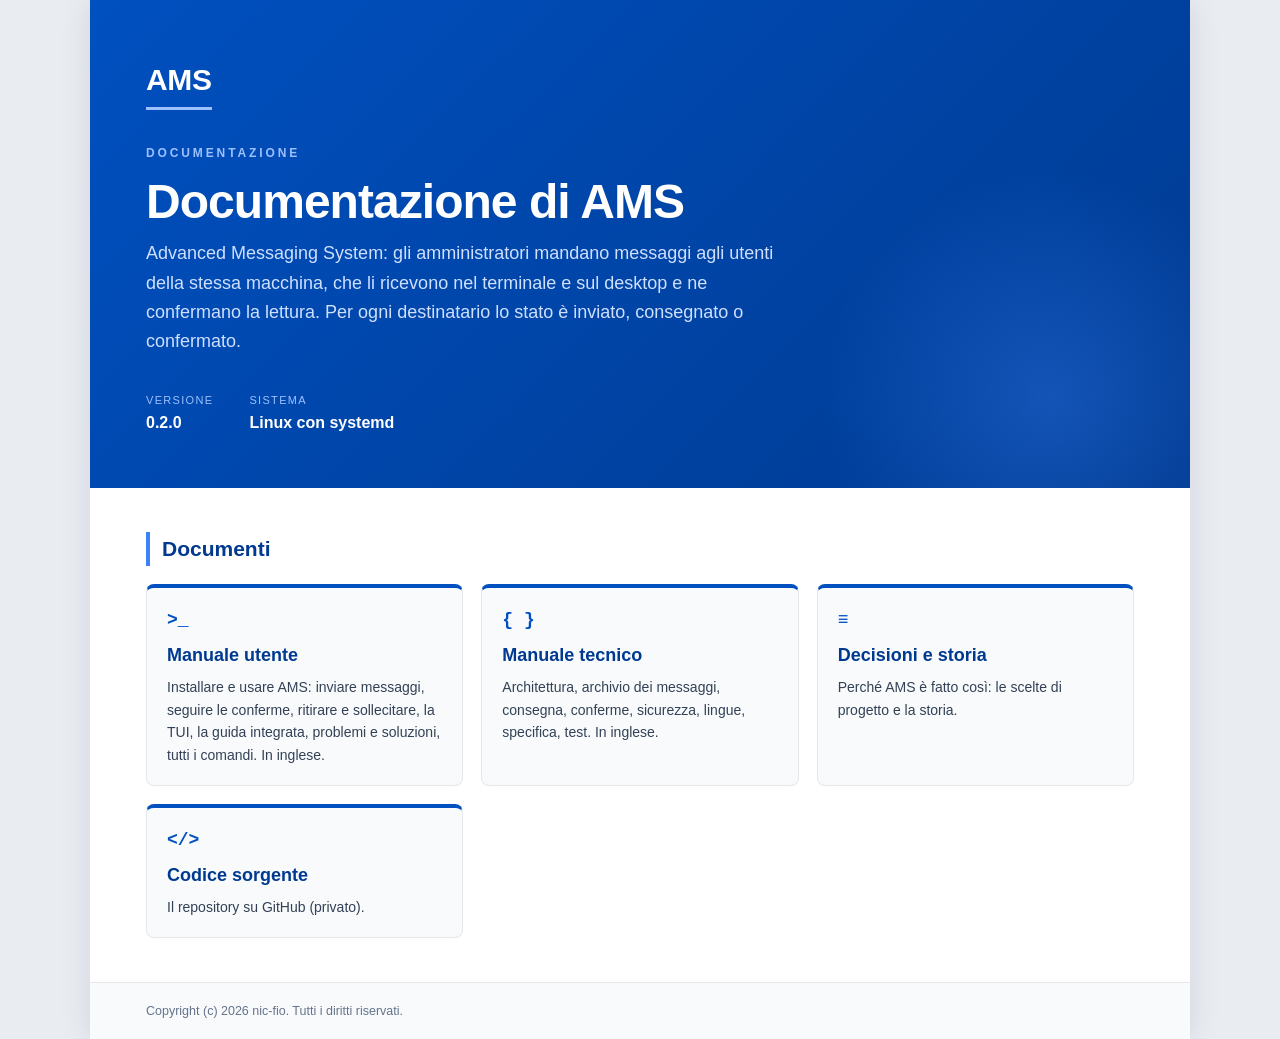
==== docs/index.html @ 7e3b91e5 "Struttura standard comune ai 7 progetti: nomi inglesi, NOTICE, CI, strumenti Decisione del proprieta" ====
<!doctype html>
<html lang="it">
<head>
<meta charset="utf-8">
<meta name="viewport" content="width=device-width, initial-scale=1">
<title>AMS — Documentazione</title>
<meta name="description" content="Documentazione di AMS - Advanced Messaging System, messaggi dagli amministratori agli utenti con conferma di lettura: manuale utente, manuale tecnico, decisioni e storia.">
<style>
*{box-sizing:border-box}
body{margin:0;background:#e9edf2;color:#111827;font-family:Outfit,-apple-system,Segoe UI,Roboto,Arial,sans-serif;font-size:15px;line-height:1.62}
.doc{max-width:1100px;margin:0 auto;background:#fff;box-shadow:0 1px 30px rgba(15,23,42,.10);min-height:100vh;display:flex;flex-direction:column}
a{color:#0050C0;text-decoration:none}
.cover{position:relative;padding:56px 56px 52px;background:linear-gradient(135deg,#0050C0 0%,#003a90 100%);color:#fff;overflow:hidden}
.cover-name{position:relative;z-index:2;display:inline-block;font-size:30px;font-weight:800;letter-spacing:-.01em;border-bottom:3px solid #9dc0ff;padding-bottom:2px;margin-bottom:34px}
.cover-kicker{position:relative;z-index:2;text-transform:uppercase;letter-spacing:.24em;font-size:12px;font-weight:700;color:#9dc0ff;margin-bottom:14px}
.cover-title{position:relative;z-index:2;font-size:48px;line-height:1.05;margin:0 0 12px;font-weight:800;letter-spacing:-.02em}
.cover-sub{position:relative;z-index:2;font-size:18px;color:#cfe0ff;max-width:36em;margin-bottom:36px}
.cover-meta{position:relative;z-index:2;display:flex;flex-wrap:wrap;gap:36px}
.cover-meta div{display:flex;flex-direction:column}
.cover-meta span{font-size:11px;text-transform:uppercase;letter-spacing:.12em;color:#9dc0ff}
.cover-meta b{font-size:16px;color:#fff}
.cover-swoosh{position:absolute;right:-90px;bottom:-140px;width:460px;height:460px;border-radius:50%;background:radial-gradient(circle,#3b82f655,transparent 70%);z-index:1}
.main{flex:1;padding:44px 56px}
.h-sec{font-size:21px;font-weight:700;color:#003a90;margin:0 0 18px;padding-left:12px;border-left:4px solid #3b82f6}
.cards{display:grid;grid-template-columns:repeat(auto-fit,minmax(15rem,1fr));gap:18px}
.card{display:block;border:1px solid #e5e7eb;border-top:4px solid #0050C0;border-radius:8px;padding:18px 20px;color:#334155;background:#f8fafc;transition:border-color .15s,box-shadow .15s}
.card:hover{border-color:#3b82f6;box-shadow:0 4px 18px rgba(0,80,192,.12)}
.card .icon{font-family:ui-monospace,SFMono-Regular,Menlo,Consolas,monospace;font-weight:700;color:#0050C0;font-size:18px;margin-bottom:6px}
.card h3{margin:0 0 6px;color:#003a90;font-size:18px}
.card p{margin:0;font-size:14px}
.doc-foot{padding:18px 56px;border-top:1px solid #e5e7eb;color:#64748b;font-size:12.5px;background:#f8fafc}
@media (max-width:640px){
  .cover{padding:36px 16px}.cover-title{font-size:34px}.main{padding:28px 16px}.doc-foot{padding:16px}
}
</style>
</head>
<body>
<div class="doc">
  <section class="cover">
    <div class="cover-name">AMS</div>
    <div class="cover-kicker">Documentazione</div>
    <h1 class="cover-title">Documentazione di AMS</h1>
    <div class="cover-sub">Advanced Messaging System: gli amministratori mandano messaggi agli utenti della stessa
    macchina, che li ricevono nel terminale e sul desktop e ne confermano la lettura. Per ogni destinatario lo stato
    è inviato, consegnato o confermato.</div>
    <div class="cover-meta">
      <div><span>Versione</span><b>0.2.0</b></div>
      <div><span>Sistema</span><b>Linux con systemd</b></div>
    </div>
    <div class="cover-swoosh"></div>
  </section>

  <main class="main">
    <h2 class="h-sec">Documenti</h2>
    <div class="cards">
      <a class="card" href="User%20Manual.html"><div class="icon">&gt;_</div><h3>Manuale utente</h3>
        <p>Installare e usare AMS: inviare messaggi, seguire le conferme, ritirare e sollecitare, la TUI, la guida
        integrata, problemi e soluzioni, tutti i comandi. In inglese.</p></a>
      <a class="card" href="Technical%20Manual.html"><div class="icon">{ }</div><h3>Manuale tecnico</h3>
        <p>Architettura, archivio dei messaggi, consegna, conferme, sicurezza, lingue, specifica, test. In inglese.</p></a>
      <a class="card" href="decisions-and-history.md"><div class="icon">&#8801;</div><h3>Decisioni e storia</h3>
        <p>Perché AMS è fatto così: le scelte di progetto e la storia.</p></a>
      <a class="card" href="https://github.com/nic-fio/AMS"><div class="icon">&lt;/&gt;</div><h3>Codice sorgente</h3>
        <p>Il repository su GitHub (privato).</p></a>
    </div>
  </main>

  <footer class="doc-foot">Copyright (c) 2026 nic-fio. Tutti i diritti riservati.</footer>
</div>
</body>
</html>
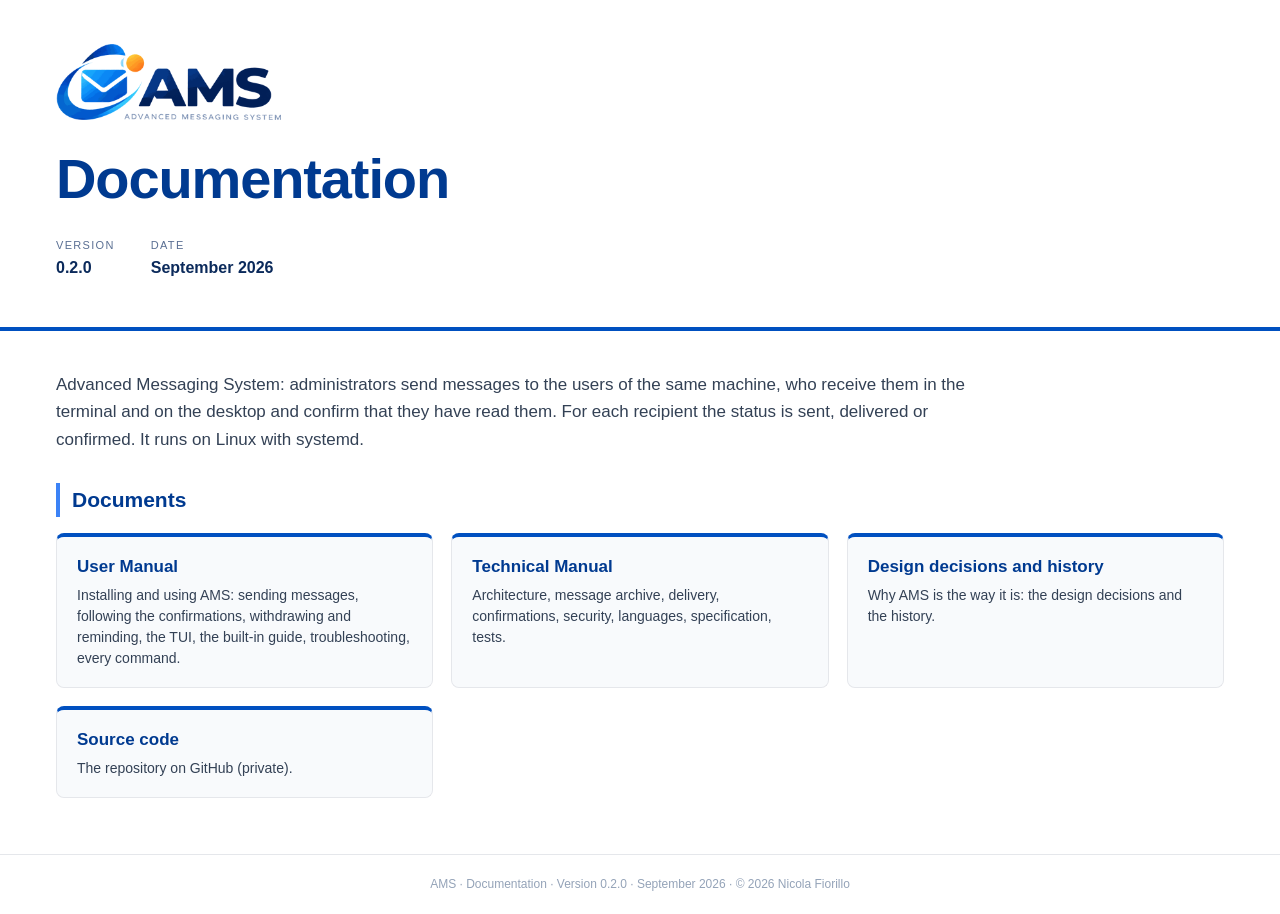
==== commit 9588fef7: "Pagina iniziale della documentazione nello stile comune La pagina iniziale della documentazione segu" ====
--- a/docs/index.html
+++ b/docs/index.html
@@ -1,71 +1,194 @@
 <!doctype html>
-<html lang="it">
+<html lang="en">
 <head>
 <meta charset="utf-8">
 <meta name="viewport" content="width=device-width, initial-scale=1">
-<title>AMS — Documentazione</title>
-<meta name="description" content="Documentazione di AMS - Advanced Messaging System, messaggi dagli amministratori agli utenti con conferma di lettura: manuale utente, manuale tecnico, decisioni e storia.">
-<style>
-*{box-sizing:border-box}
+<title>Documentation — AMS</title>
+<meta name="description" content="Documentation of AMS - Advanced Messaging System, messages from administrators to users with read confirmation: user manual, technical manual, design decisions and history.">
+<style>/* Stile comune dei manuali dei 7 progetti (nic-fio). Uguale byte per byte in tutti i manuali: non modificare in un solo progetto. */
+/* Base: style.css di AMS */
+*{box-sizing:border-box} html{-webkit-print-color-adjust:exact;print-color-adjust:exact}
 body{margin:0;background:#e9edf2;color:#111827;font-family:Outfit,-apple-system,Segoe UI,Roboto,Arial,sans-serif;font-size:15px;line-height:1.62}
-.doc{max-width:1100px;margin:0 auto;background:#fff;box-shadow:0 1px 30px rgba(15,23,42,.10);min-height:100vh;display:flex;flex-direction:column}
+.doc{max-width:1320px;margin:0 auto;background:#fff;box-shadow:0 1px 30px rgba(15,23,42,.10)}
 a{color:#0050C0;text-decoration:none}
-.cover{position:relative;padding:56px 56px 52px;background:linear-gradient(135deg,#0050C0 0%,#003a90 100%);color:#fff;overflow:hidden}
-.cover-name{position:relative;z-index:2;display:inline-block;font-size:30px;font-weight:800;letter-spacing:-.01em;border-bottom:3px solid #9dc0ff;padding-bottom:2px;margin-bottom:34px}
-.cover-kicker{position:relative;z-index:2;text-transform:uppercase;letter-spacing:.24em;font-size:12px;font-weight:700;color:#9dc0ff;margin-bottom:14px}
-.cover-title{position:relative;z-index:2;font-size:48px;line-height:1.05;margin:0 0 12px;font-weight:800;letter-spacing:-.02em}
-.cover-sub{position:relative;z-index:2;font-size:18px;color:#cfe0ff;max-width:36em;margin-bottom:36px}
-.cover-meta{position:relative;z-index:2;display:flex;flex-wrap:wrap;gap:36px}
-.cover-meta div{display:flex;flex-direction:column}
-.cover-meta span{font-size:11px;text-transform:uppercase;letter-spacing:.12em;color:#9dc0ff}
+code{font-family:ui-monospace,SFMono-Regular,Menlo,Consolas,monospace;font-size:.88em;background:#eef2f7;padding:.08em .38em;border-radius:4px;color:#003a90}
+/* Cover */
+.cover{position:relative;padding:64px 56px;min-height:56vh;background:linear-gradient(135deg,#0050C0 0%,#003a90 100%);color:#fff;overflow:hidden}
+.cover-logo{margin-bottom:38px;position:relative;z-index:2}
+.cover-kicker{text-transform:uppercase;letter-spacing:.24em;font-size:12px;font-weight:700;color:#9dc0ff;margin-bottom:14px;position:relative;z-index:2}
+.cover-title{font-size:56px;line-height:1.02;margin:0 0 12px;font-weight:800;letter-spacing:-.02em;position:relative;z-index:2}
+.cover-sub{font-size:19px;color:#cfe0ff;max-width:32em;margin-bottom:44px;position:relative;z-index:2}
+.cover-meta{display:flex;gap:36px;position:relative;z-index:2}
+.cover-meta div{display:flex;flex-direction:column} .cover-meta span{font-size:11px;text-transform:uppercase;letter-spacing:.12em;color:#9dc0ff}
 .cover-meta b{font-size:16px;color:#fff}
 .cover-swoosh{position:absolute;right:-90px;bottom:-140px;width:460px;height:460px;border-radius:50%;background:radial-gradient(circle,#3b82f655,transparent 70%);z-index:1}
-.main{flex:1;padding:44px 56px}
-.h-sec{font-size:21px;font-weight:700;color:#003a90;margin:0 0 18px;padding-left:12px;border-left:4px solid #3b82f6}
-.cards{display:grid;grid-template-columns:repeat(auto-fit,minmax(15rem,1fr));gap:18px}
-.card{display:block;border:1px solid #e5e7eb;border-top:4px solid #0050C0;border-radius:8px;padding:18px 20px;color:#334155;background:#f8fafc;transition:border-color .15s,box-shadow .15s}
-.card:hover{border-color:#3b82f6;box-shadow:0 4px 18px rgba(0,80,192,.12)}
-.card .icon{font-family:ui-monospace,SFMono-Regular,Menlo,Consolas,monospace;font-weight:700;color:#0050C0;font-size:18px;margin-bottom:6px}
-.card h3{margin:0 0 6px;color:#003a90;font-size:18px}
-.card p{margin:0;font-size:14px}
-.doc-foot{padding:18px 56px;border-top:1px solid #e5e7eb;color:#64748b;font-size:12.5px;background:#f8fafc}
-@media (max-width:640px){
-  .cover{padding:36px 16px}.cover-title{font-size:34px}.main{padding:28px 16px}.doc-foot{padding:16px}
+/* Layout */
+.with-side{display:flex;align-items:flex-start}
+.side{width:290px;flex:0 0 290px;background:#f8fafc;border-right:1px solid #e5e7eb;align-self:stretch}
+.side-inner{position:sticky;top:0;padding:32px 24px;max-height:100vh;overflow:auto}
+.main{flex:1;padding:48px 64px;min-width:0}
+/* TOC */
+.toc-head{font-size:14px;text-transform:uppercase;letter-spacing:.14em;color:#003a90;margin:0 0 14px;font-weight:800}
+.toc-list{list-style:none;margin:0;padding:0}
+.toc-list a{display:flex;gap:9px;align-items:baseline;padding:4px 0;color:#334155}
+.toc-list a:hover{color:#0050C0}
+.toc-ch{font-weight:700;margin-top:6px} .toc-ch a{color:#0f172a}
+.toc-se a{font-size:13px;color:#64748b;padding-left:8px}
+.toc-n{flex:0 0 30px;color:#0050C0;font-weight:700;font-variant-numeric:tabular-nums}
+.toc-se .toc-n{flex-basis:36px;font-weight:600}
+/* Chapters */
+.chapter{margin-bottom:20px}
+.ch-head{border-bottom:3px solid #0050C0;padding-bottom:10px;margin:8px 0 22px}
+.ch-kick{text-transform:uppercase;letter-spacing:.16em;font-size:11.5px;font-weight:700;color:#0050C0}
+.h-ch{font-size:34px;font-weight:800;letter-spacing:-.02em;color:#003a90;margin:4px 0 0}
+.h-sec{font-size:21px;font-weight:700;color:#003a90;margin:30px 0 10px;padding-left:12px;border-left:4px solid #3b82f6}
+.main h4{font-size:16px;color:#0f172a;margin:20px 0 6px}
+.lead{font-size:17px;color:#334155}
+.main p{margin:10px 0} .ul,.ol{margin:10px 0;padding-left:22px} .ul li,.ol li{margin:4px 0}
+/* Figure/table */
+.fig{margin:20px 0;padding:18px;background:#f8fafc;border:1px solid #e5e7eb;border-radius:12px;text-align:center}
+.fig svg{max-width:100%;height:auto}
+.cap{font-size:12.5px;color:#64748b;margin-top:10px;text-align:center}
+.tbl-wrap{margin:18px 0} .tbl{width:100%;border-collapse:collapse;font-size:13.5px}
+.tbl th{text-align:left;padding:10px 12px;background:#f1f5f9;color:#0f172a;font-weight:700;border-bottom:2px solid #0050C0}
+.tbl td{padding:9px 12px;border-bottom:1px solid #e5e7eb;vertical-align:top}
+.tbl tr:nth-child(even) td{background:#f8fafc}
+/* callout */
+.callout{display:flex;gap:14px;align-items:flex-start;margin:18px 0;padding:14px 18px;border-radius:8px;font-size:14.5px}
+.callout-i{flex:0 0 26px;height:26px;border-radius:50%;color:#fff;font-weight:800;text-align:center;line-height:26px;font-style:italic}
+.c-info{background:#eff6ff;border-left:4px solid #0050C0} .c-info .callout-i{background:#0050C0}
+.c-warn{background:#fffbeb;border-left:4px solid #d97706} .c-warn .callout-i{background:#d97706;font-style:normal}
+.c-ok{background:#f0fdf4;border-left:4px solid #16a34a} .c-ok .callout-i{background:#16a34a;font-style:normal}
+/* code */
+.code{background:#0f172a;color:#e2e8f0;padding:16px 18px;border-radius:10px;font-family:ui-monospace,Menlo,Consolas,monospace;font-size:12.8px;line-height:1.55;overflow-x:auto;margin:14px 0}
+.code code{background:none;padding:0;border-radius:0;color:inherit;font-size:inherit}
+.code .k{color:#c084fc;font-weight:600} .code .cm{color:#64748b;font-style:italic} .code .st{color:#86efac}
+/* deflist */
+.deflist{margin:12px 0} .deflist dt{font-weight:700;color:#003a90;font-family:ui-monospace,Menlo,monospace;font-size:13.5px;margin-top:10px}
+.deflist dd{margin:2px 0 0;color:#334155;font-size:14px}
+.doc-foot{padding:20px 52px;border-top:1px solid #e5e7eb;color:#94a3b8;font-size:12px;text-align:center}
+/* print */
+@page{size:A4;margin:16mm 15mm 18mm;@bottom-center{content:counter(page)}}
+@media print{
+ body{background:#fff} .doc{box-shadow:none;max-width:none}
+ .with-side{display:block} .side{display:none} .main{padding:0}
+ .cover{min-height:auto;page-break-after:always}
+ .chapter{page-break-before:always} .sec,.fig,.tbl-wrap,.callout,.code{page-break-inside:avoid}
+ a{color:inherit}
 }
+
+/* Aggiunte comuni */
+/* Manuale utente: etichette dell'interfaccia e procedure */
+.ui{font-weight:600;color:#003a90;background:#eff6ff;border:1px solid #bfdbfe;border-radius:5px;padding:.02em .4em;font-size:.93em;white-space:nowrap}
+.steps{counter-reset:st;list-style:none;margin:14px 0;padding:0}
+.steps>li{counter-increment:st;position:relative;padding:8px 0 8px 44px;margin:0;border-left:2px solid #dbeafe;margin-left:15px}
+.steps>li:before{content:counter(st);position:absolute;left:-16px;top:6px;width:30px;height:30px;border-radius:50%;background:#0050C0;color:#fff;font-weight:800;text-align:center;line-height:30px;font-size:14px}
+.steps>li:last-child{border-left-color:transparent}
+
+/* tasti, etichette, codice */
+kbd{font-family:ui-monospace,SFMono-Regular,Menlo,Consolas,monospace;font-size:.82em;background:#fff;border:1px solid #cbd5e1;border-bottom-width:2px;border-radius:5px;padding:.05em .4em;color:#0f172a;white-space:nowrap}
+.code .p{color:#64748b;user-select:none}
+.badge{display:inline-block;font-size:11px;font-weight:700;text-transform:uppercase;letter-spacing:.08em;color:#fff;background:#16a34a;border-radius:4px;padding:1px 7px;margin-right:6px}
+.deflist .dt-t{font-family:Outfit,-apple-system,Segoe UI,Roboto,Arial,sans-serif;font-size:15px}
+.deflist dt[id]{scroll-margin-top:16px} .sec{scroll-margin-top:12px}
+/* ricerca nella barra laterale */
+.srch{margin:0 0 26px}
+.srch .toc-head{display:block}
+.srch-q{width:100%;font:inherit;font-size:14px;padding:8px 11px;border:1px solid #cbd5e1;border-radius:8px;background:#fff;color:#0f172a;outline:none}
+.srch-q:focus{border-color:#0050C0;box-shadow:0 0 0 3px #dbeafe}
+.srch-info{font-size:12px;color:#64748b;margin:6px 2px 0;min-height:1em}
+.srch-res{list-style:none;margin:8px 0 0;padding:0}
+.srch-res li{margin:0}
+.srch-res a{display:block;padding:7px 9px;border-radius:7px;border-left:3px solid transparent;color:#334155}
+.srch-res a:hover,.srch-res a.on{background:#eff6ff;border-left-color:#0050C0}
+.srch-res .r-t{display:flex;gap:8px;font-weight:700;font-size:13px;color:#0f172a}
+.srch-res .r-t .toc-n{flex:0 0 auto}
+.srch-res .r-s{display:block;font-size:12px;color:#64748b;line-height:1.45;margin-top:2px}
+.srch-res mark,mark.hit{background:#fde68a;color:inherit;border-radius:2px;padding:0 1px}
+.toc-list.filtering li{opacity:.35} .toc-list.filtering li.toc-hit{opacity:1}
+.toc-list.filtering li.toc-hit a{color:#0050C0}
+.sec.flash{animation:flash 1.6s ease-out}
+@keyframes flash{0%{background:#eff6ff}100%{background:transparent}}
+/* indice analitico */
+.idx{columns:2 300px;column-gap:40px;margin-top:18px}
+.idx-g{break-inside:avoid;margin:0 0 18px}
+.idx-l{font-size:14px;text-transform:uppercase;letter-spacing:.14em;color:#003a90;font-weight:800;margin:0 0 6px;padding-bottom:4px;border-bottom:2px solid #0050C0}
+.idx-ul{list-style:none;margin:0;padding:0}
+.idx-ul li{margin:3px 0;font-size:14px;color:#334155;break-inside:avoid}
+.idx-t{font-weight:700;color:#0f172a}
+.idx-t code{font-weight:600}
+.idx-ul a{font-size:13px;white-space:nowrap}
+/* schermi stretti */
+@media (max-width:900px){
+ .with-side{display:block} .side{width:auto;border-right:0;border-bottom:1px solid #e5e7eb}
+ .side-inner{position:static;max-height:none;padding:24px 16px}
+ .main{padding:28px 16px}
+ .tbl-wrap{overflow-x:auto}
+}
+@media print{ .srch{display:none} mark.hit{background:none} .idx{columns:2} }
+
+/* ---- Stile comune dei manuali: copertina (variante 3) ---- */
+.cover.cover-w{background:#fff;color:#0b2a5b;border-bottom:4px solid #0050C0;padding:44px 56px 46px;min-height:auto}
+.cover-w .cover-logo{margin-bottom:30px}
+.cover-w .cover-logo img{height:76px;width:auto;display:block}
+.cover-w .cover-title{color:#003a90}
+.cover-w .cover-meta{margin-top:30px}
+.cover-w .cover-meta span{color:#5a6f93}
+.cover-w .cover-meta b{color:#0b2a5b}
+/* ---- Stile comune: pulsante Copy sui blocchi di comandi ---- */
+.code-w{position:relative;margin:14px 0}
+.code-w>.code{margin:0;padding-top:38px}
+pre{tab-size:4;-moz-tab-size:4}
+.copy{position:absolute;top:9px;right:9px;font:600 11px/1 Outfit,-apple-system,Segoe UI,Roboto,Arial,sans-serif;letter-spacing:.04em;color:#cbd5e1;background:#1e293b;border:1px solid #334155;border-radius:6px;padding:5px 9px;cursor:pointer}
+.copy:after{content:attr(data-l)}
+.copy:hover,.copy:focus-visible{color:#fff;border-color:#64748b;outline:none}
+.copy.ok{color:#86efac;border-color:#16a34a}
+/* ---- Stile comune: schermi stretti ---- */
+@media (max-width:900px){
+ .cover.cover-w{padding:32px 16px 34px}
+ .cover-w .cover-logo{margin-bottom:22px}
+ .cover-w .cover-logo img{height:60px}
+ .cover-w .cover-title{font-size:42px}
+ .cover-w .cover-meta{margin-top:22px;gap:28px}
+ .doc-foot{padding:18px 16px}
+}
+@media print{ .copy{display:none} .code-w>.code{padding-top:14px} }
+
+/* Solo per la pagina iniziale (docs/index.html): introduzione, figura, griglia dei documenti. Identico nei 7 progetti. */
+.home-doc{min-height:100vh;display:flex;flex-direction:column}
+.main.home{flex:1;padding:40px 56px 44px}
+.home .lead{max-width:56em;margin:0 0 8px}
+.home .fig{margin:26px 0 8px}
+.home .fig img{display:block;max-width:min(100%,800px);height:auto;margin:0 auto;border:1px solid #e5e7eb;border-radius:8px}
+.cards{display:grid;grid-template-columns:repeat(auto-fill,minmax(340px,1fr));gap:18px;margin:16px 0 12px}
+.card{display:block;padding:16px 20px 18px;border:1px solid #e5e7eb;border-top:4px solid #0050C0;border-radius:8px;background:#f8fafc;color:#334155}
+.card:hover,.card:focus-visible{border-color:#3b82f6;border-top-color:#0050C0;box-shadow:0 4px 18px rgba(0,80,192,.12);outline:none}
+.card-t{display:block;font-size:17px;font-weight:700;color:#003a90;margin-bottom:4px}
+.card-d{display:block;font-size:14px;line-height:1.5}
+@media (max-width:900px){ .main.home{padding:28px 16px} .cards{grid-template-columns:1fr} }
 </style>
 </head>
 <body>
-<div class="doc">
-  <section class="cover">
-    <div class="cover-name">AMS</div>
-    <div class="cover-kicker">Documentazione</div>
-    <h1 class="cover-title">Documentazione di AMS</h1>
-    <div class="cover-sub">Advanced Messaging System: gli amministratori mandano messaggi agli utenti della stessa
-    macchina, che li ricevono nel terminale e sul desktop e ne confermano la lettura. Per ogni destinatario lo stato
-    è inviato, consegnato o confermato.</div>
+<div class="doc home-doc">
+  <section class="cover cover-w">
+    <div class="cover-logo"><img src="[data-uri]" alt="AMS"></div>
+    <h1 class="cover-title">Documentation</h1>
     <div class="cover-meta">
-      <div><span>Versione</span><b>0.2.0</b></div>
-      <div><span>Sistema</span><b>Linux con systemd</b></div>
+      <div><span>Version</span><b>0.2.0</b></div>
+      <div><span>Date</span><b>September 2026</b></div>
     </div>
-    <div class="cover-swoosh"></div>
   </section>
-
-  <main class="main">
-    <h2 class="h-sec">Documenti</h2>
+  <main class="main home">
+    <p class="lead">Advanced Messaging System: administrators send messages to the users of the same machine, who receive them in the terminal and on the desktop and confirm that they have read them. For each recipient the status is sent, delivered or confirmed. It runs on Linux with systemd.</p>
+    <h2 class="h-sec">Documents</h2>
     <div class="cards">
-      <a class="card" href="User%20Manual.html"><div class="icon">&gt;_</div><h3>Manuale utente</h3>
-        <p>Installare e usare AMS: inviare messaggi, seguire le conferme, ritirare e sollecitare, la TUI, la guida
-        integrata, problemi e soluzioni, tutti i comandi. In inglese.</p></a>
-      <a class="card" href="Technical%20Manual.html"><div class="icon">{ }</div><h3>Manuale tecnico</h3>
-        <p>Architettura, archivio dei messaggi, consegna, conferme, sicurezza, lingue, specifica, test. In inglese.</p></a>
-      <a class="card" href="decisions-and-history.md"><div class="icon">&#8801;</div><h3>Decisioni e storia</h3>
-        <p>Perché AMS è fatto così: le scelte di progetto e la storia.</p></a>
-      <a class="card" href="https://github.com/nic-fio/AMS"><div class="icon">&lt;/&gt;</div><h3>Codice sorgente</h3>
-        <p>Il repository su GitHub (privato).</p></a>
+      <a class="card" href="User%20Manual.html"><span class="card-t">User Manual</span><span class="card-d">Installing and using AMS: sending messages, following the confirmations, withdrawing and reminding, the TUI, the built-in guide, troubleshooting, every command.</span></a>
+      <a class="card" href="Technical%20Manual.html"><span class="card-t">Technical Manual</span><span class="card-d">Architecture, message archive, delivery, confirmations, security, languages, specification, tests.</span></a>
+      <a class="card" href="https://github.com/nic-fio/AMS/blob/main/docs/decisions-and-history.md"><span class="card-t">Design decisions and history</span><span class="card-d">Why AMS is the way it is: the design decisions and the history.</span></a>
+      <a class="card" href="https://github.com/nic-fio/AMS"><span class="card-t">Source code</span><span class="card-d">The repository on GitHub (private).</span></a>
     </div>
   </main>
-
-  <footer class="doc-foot">Copyright (c) 2026 nic-fio. Tutti i diritti riservati.</footer>
+  <footer class="doc-foot">AMS · Documentation · Version 0.2.0 · September 2026 · © 2026 Nicola Fiorillo</footer>
 </div>
 </body>
 </html>
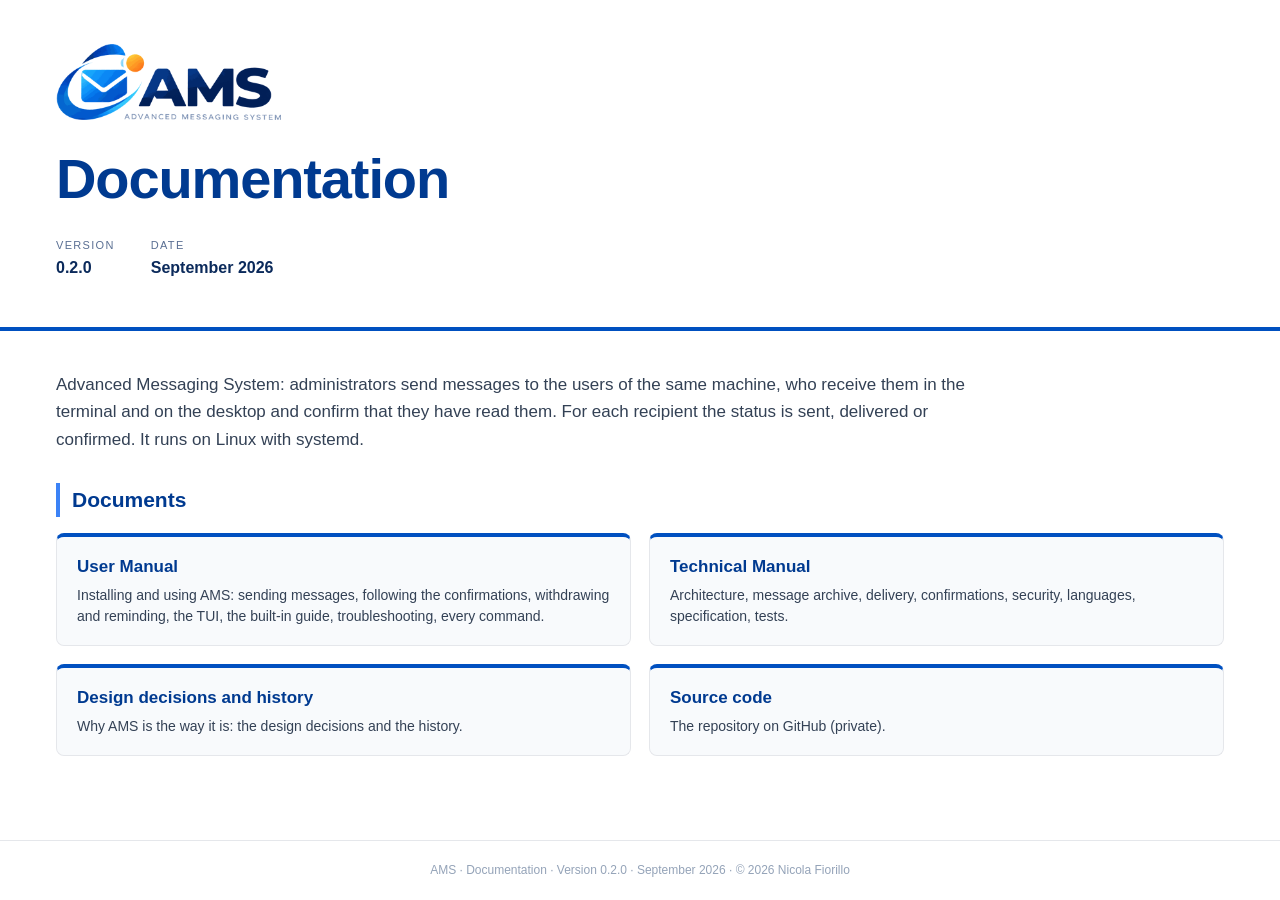
==== commit ac4ee7e7: "Pagina iniziale: quattro schede su due righe da due Regola comune della pagina iniziale (uguale nei " ====
--- a/docs/index.html
+++ b/docs/index.html
@@ -161,6 +161,7 @@
 .home .fig{margin:26px 0 8px}
 .home .fig img{display:block;max-width:min(100%,800px);height:auto;margin:0 auto;border:1px solid #e5e7eb;border-radius:8px}
 .cards{display:grid;grid-template-columns:repeat(auto-fill,minmax(340px,1fr));gap:18px;margin:16px 0 12px}
+.cards:has(>.card:nth-child(4):last-child){grid-template-columns:repeat(auto-fill,minmax(max(340px,40%),1fr))}
 .card{display:block;padding:16px 20px 18px;border:1px solid #e5e7eb;border-top:4px solid #0050C0;border-radius:8px;background:#f8fafc;color:#334155}
 .card:hover,.card:focus-visible{border-color:#3b82f6;border-top-color:#0050C0;box-shadow:0 4px 18px rgba(0,80,192,.12);outline:none}
 .card-t{display:block;font-size:17px;font-weight:700;color:#003a90;margin-bottom:4px}
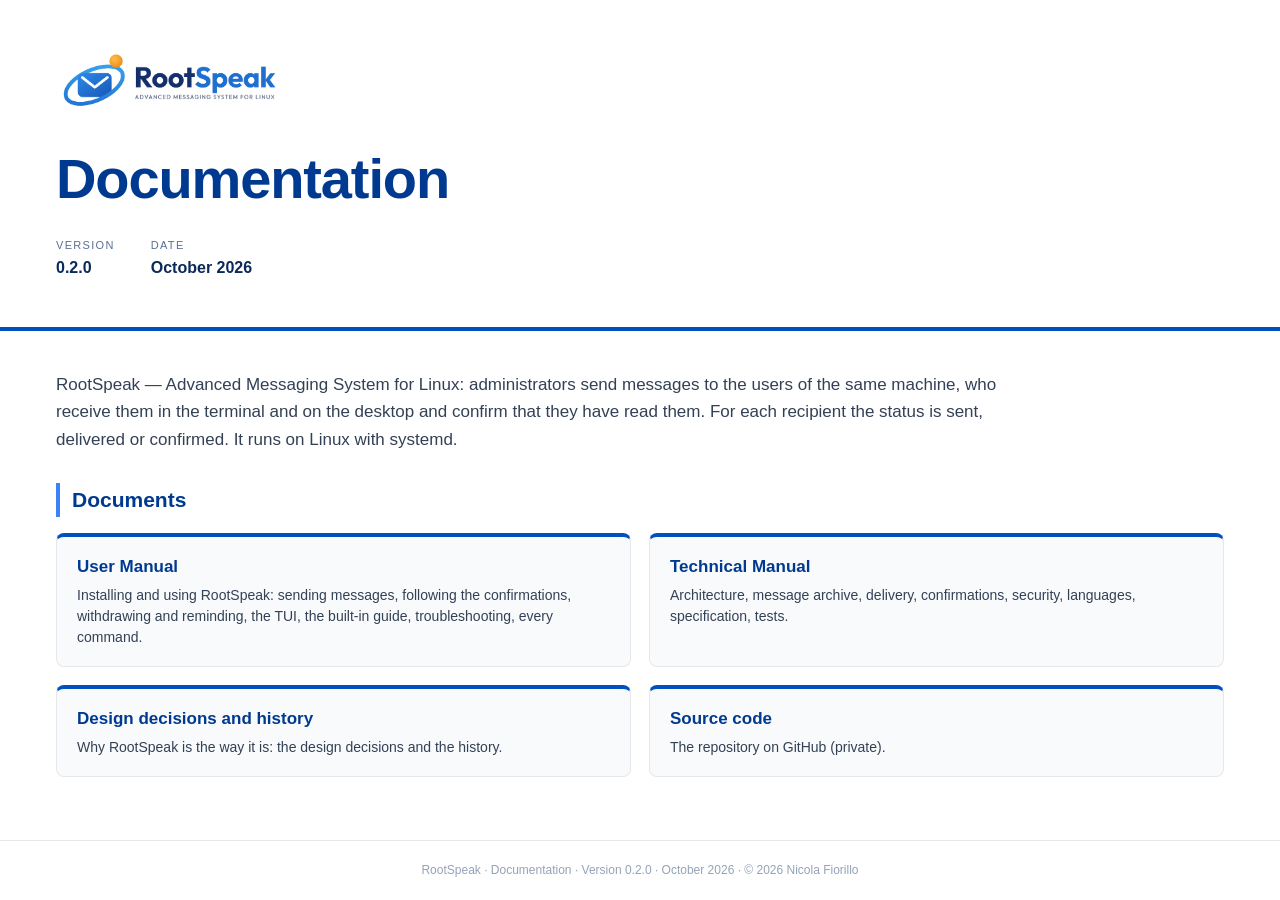
==== commit f6ff7361: "Rename to RootSpeak: code, paths, tests and documents Step 4 of the rename. Administrators' command " ====
--- a/docs/index.html
+++ b/docs/index.html
@@ -3,8 +3,8 @@
 <head>
 <meta charset="utf-8">
 <meta name="viewport" content="width=device-width, initial-scale=1">
-<title>Documentation — AMS</title>
-<meta name="description" content="Documentation of AMS - Advanced Messaging System, messages from administrators to users with read confirmation: user manual, technical manual, design decisions and history.">
+<title>Documentation — RootSpeak</title>
+<meta name="description" content="Documentation of RootSpeak - Advanced Messaging System for Linux, messages from administrators to users with read confirmation: user manual, technical manual, design decisions and history.">
 <style>/* Stile comune dei manuali dei 7 progetti (nic-fio). Uguale byte per byte in tutti i manuali: non modificare in un solo progetto. */
 /* Base: style.css di AMS */
 *{box-sizing:border-box} html{-webkit-print-color-adjust:exact;print-color-adjust:exact}
@@ -172,24 +172,24 @@
 <body>
 <div class="doc home-doc">
   <section class="cover cover-w">
-    <div class="cover-logo"><img src="[data-uri]" alt="AMS"></div>
+    <div class="cover-logo"><img src="[data-uri]" alt="RootSpeak"></div>
     <h1 class="cover-title">Documentation</h1>
     <div class="cover-meta">
       <div><span>Version</span><b>0.2.0</b></div>
-      <div><span>Date</span><b>September 2026</b></div>
+      <div><span>Date</span><b>October 2026</b></div>
     </div>
   </section>
   <main class="main home">
-    <p class="lead">Advanced Messaging System: administrators send messages to the users of the same machine, who receive them in the terminal and on the desktop and confirm that they have read them. For each recipient the status is sent, delivered or confirmed. It runs on Linux with systemd.</p>
+    <p class="lead">RootSpeak — Advanced Messaging System for Linux: administrators send messages to the users of the same machine, who receive them in the terminal and on the desktop and confirm that they have read them. For each recipient the status is sent, delivered or confirmed. It runs on Linux with systemd.</p>
     <h2 class="h-sec">Documents</h2>
     <div class="cards">
-      <a class="card" href="User%20Manual.html"><span class="card-t">User Manual</span><span class="card-d">Installing and using AMS: sending messages, following the confirmations, withdrawing and reminding, the TUI, the built-in guide, troubleshooting, every command.</span></a>
+      <a class="card" href="User%20Manual.html"><span class="card-t">User Manual</span><span class="card-d">Installing and using RootSpeak: sending messages, following the confirmations, withdrawing and reminding, the TUI, the built-in guide, troubleshooting, every command.</span></a>
       <a class="card" href="Technical%20Manual.html"><span class="card-t">Technical Manual</span><span class="card-d">Architecture, message archive, delivery, confirmations, security, languages, specification, tests.</span></a>
-      <a class="card" href="https://github.com/nic-fio/AMS/blob/main/docs/decisions-and-history.md"><span class="card-t">Design decisions and history</span><span class="card-d">Why AMS is the way it is: the design decisions and the history.</span></a>
-      <a class="card" href="https://github.com/nic-fio/AMS"><span class="card-t">Source code</span><span class="card-d">The repository on GitHub (private).</span></a>
+      <a class="card" href="https://github.com/nic-fio/ROOTSPEAK/blob/main/docs/decisions-and-history.md"><span class="card-t">Design decisions and history</span><span class="card-d">Why RootSpeak is the way it is: the design decisions and the history.</span></a>
+      <a class="card" href="https://github.com/nic-fio/ROOTSPEAK"><span class="card-t">Source code</span><span class="card-d">The repository on GitHub (private).</span></a>
     </div>
   </main>
-  <footer class="doc-foot">AMS · Documentation · Version 0.2.0 · September 2026 · © 2026 Nicola Fiorillo</footer>
+  <footer class="doc-foot">RootSpeak · Documentation · Version 0.2.0 · October 2026 · © 2026 Nicola Fiorillo</footer>
 </div>
 </body>
 </html>
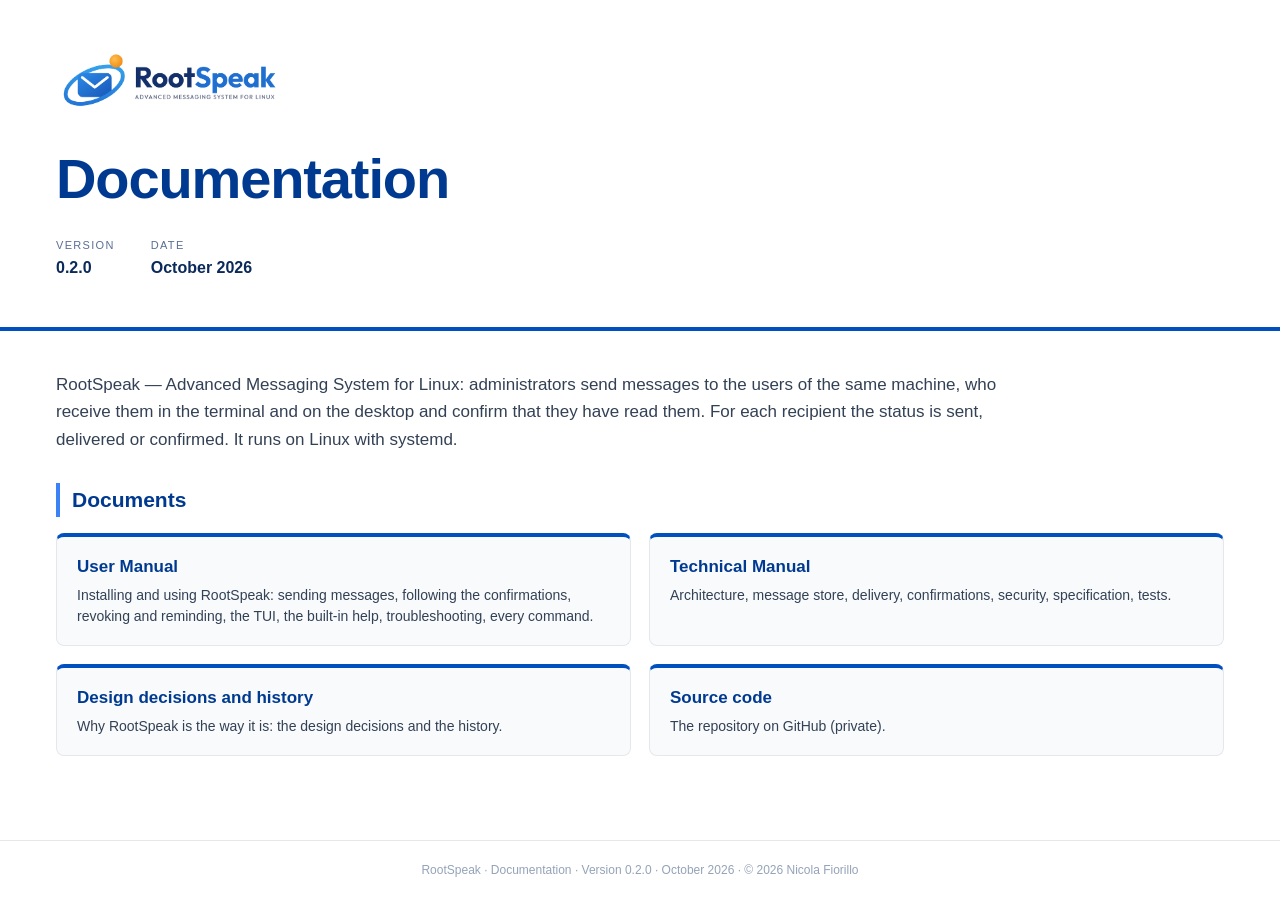
==== commit fe2035c1: "English only: no translations, everything in the repository in English RootSpeak is meant for admini" ====
--- a/docs/index.html
+++ b/docs/index.html
@@ -5,8 +5,8 @@
 <meta name="viewport" content="width=device-width, initial-scale=1">
 <title>Documentation — RootSpeak</title>
 <meta name="description" content="Documentation of RootSpeak - Advanced Messaging System for Linux, messages from administrators to users with read confirmation: user manual, technical manual, design decisions and history.">
-<style>/* Stile comune dei manuali dei 7 progetti (nic-fio). Uguale byte per byte in tutti i manuali: non modificare in un solo progetto. */
-/* Base: style.css di AMS */
+<style>/* Common style of the manuals of the 7 projects (nic-fio). Byte for byte the same in every manual: do not change it in one project only. */
+/* Base: the style.css of AMS */
 *{box-sizing:border-box} html{-webkit-print-color-adjust:exact;print-color-adjust:exact}
 body{margin:0;background:#e9edf2;color:#111827;font-family:Outfit,-apple-system,Segoe UI,Roboto,Arial,sans-serif;font-size:15px;line-height:1.62}
 .doc{max-width:1320px;margin:0 auto;background:#fff;box-shadow:0 1px 30px rgba(15,23,42,.10)}
@@ -77,21 +77,21 @@
  a{color:inherit}
 }
 
-/* Aggiunte comuni */
-/* Manuale utente: etichette dell'interfaccia e procedure */
+/* Common additions */
+/* User manual: interface labels and procedures */
 .ui{font-weight:600;color:#003a90;background:#eff6ff;border:1px solid #bfdbfe;border-radius:5px;padding:.02em .4em;font-size:.93em;white-space:nowrap}
 .steps{counter-reset:st;list-style:none;margin:14px 0;padding:0}
 .steps>li{counter-increment:st;position:relative;padding:8px 0 8px 44px;margin:0;border-left:2px solid #dbeafe;margin-left:15px}
 .steps>li:before{content:counter(st);position:absolute;left:-16px;top:6px;width:30px;height:30px;border-radius:50%;background:#0050C0;color:#fff;font-weight:800;text-align:center;line-height:30px;font-size:14px}
 .steps>li:last-child{border-left-color:transparent}
 
-/* tasti, etichette, codice */
+/* keys, labels, code */
 kbd{font-family:ui-monospace,SFMono-Regular,Menlo,Consolas,monospace;font-size:.82em;background:#fff;border:1px solid #cbd5e1;border-bottom-width:2px;border-radius:5px;padding:.05em .4em;color:#0f172a;white-space:nowrap}
 .code .p{color:#64748b;user-select:none}
 .badge{display:inline-block;font-size:11px;font-weight:700;text-transform:uppercase;letter-spacing:.08em;color:#fff;background:#16a34a;border-radius:4px;padding:1px 7px;margin-right:6px}
 .deflist .dt-t{font-family:Outfit,-apple-system,Segoe UI,Roboto,Arial,sans-serif;font-size:15px}
 .deflist dt[id]{scroll-margin-top:16px} .sec{scroll-margin-top:12px}
-/* ricerca nella barra laterale */
+/* sidebar search */
 .srch{margin:0 0 26px}
 .srch .toc-head{display:block}
 .srch-q{width:100%;font:inherit;font-size:14px;padding:8px 11px;border:1px solid #cbd5e1;border-radius:8px;background:#fff;color:#0f172a;outline:none}
@@ -109,7 +109,7 @@
 .toc-list.filtering li.toc-hit a{color:#0050C0}
 .sec.flash{animation:flash 1.6s ease-out}
 @keyframes flash{0%{background:#eff6ff}100%{background:transparent}}
-/* indice analitico */
+/* index */
 .idx{columns:2 300px;column-gap:40px;margin-top:18px}
 .idx-g{break-inside:avoid;margin:0 0 18px}
 .idx-l{font-size:14px;text-transform:uppercase;letter-spacing:.14em;color:#003a90;font-weight:800;margin:0 0 6px;padding-bottom:4px;border-bottom:2px solid #0050C0}
@@ -118,7 +118,7 @@
 .idx-t{font-weight:700;color:#0f172a}
 .idx-t code{font-weight:600}
 .idx-ul a{font-size:13px;white-space:nowrap}
-/* schermi stretti */
+/* narrow screens */
 @media (max-width:900px){
  .with-side{display:block} .side{width:auto;border-right:0;border-bottom:1px solid #e5e7eb}
  .side-inner{position:static;max-height:none;padding:24px 16px}
@@ -127,7 +127,7 @@
 }
 @media print{ .srch{display:none} mark.hit{background:none} .idx{columns:2} }
 
-/* ---- Stile comune dei manuali: copertina (variante 3) ---- */
+/* ---- Common style of the manuals: cover (variant 3) ---- */
 .cover.cover-w{background:#fff;color:#0b2a5b;border-bottom:4px solid #0050C0;padding:44px 56px 46px;min-height:auto}
 .cover-w .cover-logo{margin-bottom:30px}
 .cover-w .cover-logo img{height:76px;width:auto;display:block}
@@ -135,7 +135,7 @@
 .cover-w .cover-meta{margin-top:30px}
 .cover-w .cover-meta span{color:#5a6f93}
 .cover-w .cover-meta b{color:#0b2a5b}
-/* ---- Stile comune: pulsante Copy sui blocchi di comandi ---- */
+/* ---- Common style: Copy button on command blocks ---- */
 .code-w{position:relative;margin:14px 0}
 .code-w>.code{margin:0;padding-top:38px}
 pre{tab-size:4;-moz-tab-size:4}
@@ -143,7 +143,7 @@
 .copy:after{content:attr(data-l)}
 .copy:hover,.copy:focus-visible{color:#fff;border-color:#64748b;outline:none}
 .copy.ok{color:#86efac;border-color:#16a34a}
-/* ---- Stile comune: schermi stretti ---- */
+/* ---- Common style: narrow screens ---- */
 @media (max-width:900px){
  .cover.cover-w{padding:32px 16px 34px}
  .cover-w .cover-logo{margin-bottom:22px}
@@ -154,7 +154,7 @@
 }
 @media print{ .copy{display:none} .code-w>.code{padding-top:14px} }
 
-/* Solo per la pagina iniziale (docs/index.html): introduzione, figura, griglia dei documenti. Identico nei 7 progetti. */
+/* Only for the home page (docs/index.html): introduction, figure, grid of the documents. The same in the 7 projects. */
 .home-doc{min-height:100vh;display:flex;flex-direction:column}
 .main.home{flex:1;padding:40px 56px 44px}
 .home .lead{max-width:56em;margin:0 0 8px}
@@ -183,8 +183,8 @@
     <p class="lead">RootSpeak — Advanced Messaging System for Linux: administrators send messages to the users of the same machine, who receive them in the terminal and on the desktop and confirm that they have read them. For each recipient the status is sent, delivered or confirmed. It runs on Linux with systemd.</p>
     <h2 class="h-sec">Documents</h2>
     <div class="cards">
-      <a class="card" href="User%20Manual.html"><span class="card-t">User Manual</span><span class="card-d">Installing and using RootSpeak: sending messages, following the confirmations, withdrawing and reminding, the TUI, the built-in guide, troubleshooting, every command.</span></a>
-      <a class="card" href="Technical%20Manual.html"><span class="card-t">Technical Manual</span><span class="card-d">Architecture, message archive, delivery, confirmations, security, languages, specification, tests.</span></a>
+      <a class="card" href="User%20Manual.html"><span class="card-t">User Manual</span><span class="card-d">Installing and using RootSpeak: sending messages, following the confirmations, revoking and reminding, the TUI, the built-in help, troubleshooting, every command.</span></a>
+      <a class="card" href="Technical%20Manual.html"><span class="card-t">Technical Manual</span><span class="card-d">Architecture, message store, delivery, confirmations, security, specification, tests.</span></a>
       <a class="card" href="https://github.com/nic-fio/ROOTSPEAK/blob/main/docs/decisions-and-history.md"><span class="card-t">Design decisions and history</span><span class="card-d">Why RootSpeak is the way it is: the design decisions and the history.</span></a>
       <a class="card" href="https://github.com/nic-fio/ROOTSPEAK"><span class="card-t">Source code</span><span class="card-d">The repository on GitHub (private).</span></a>
     </div>
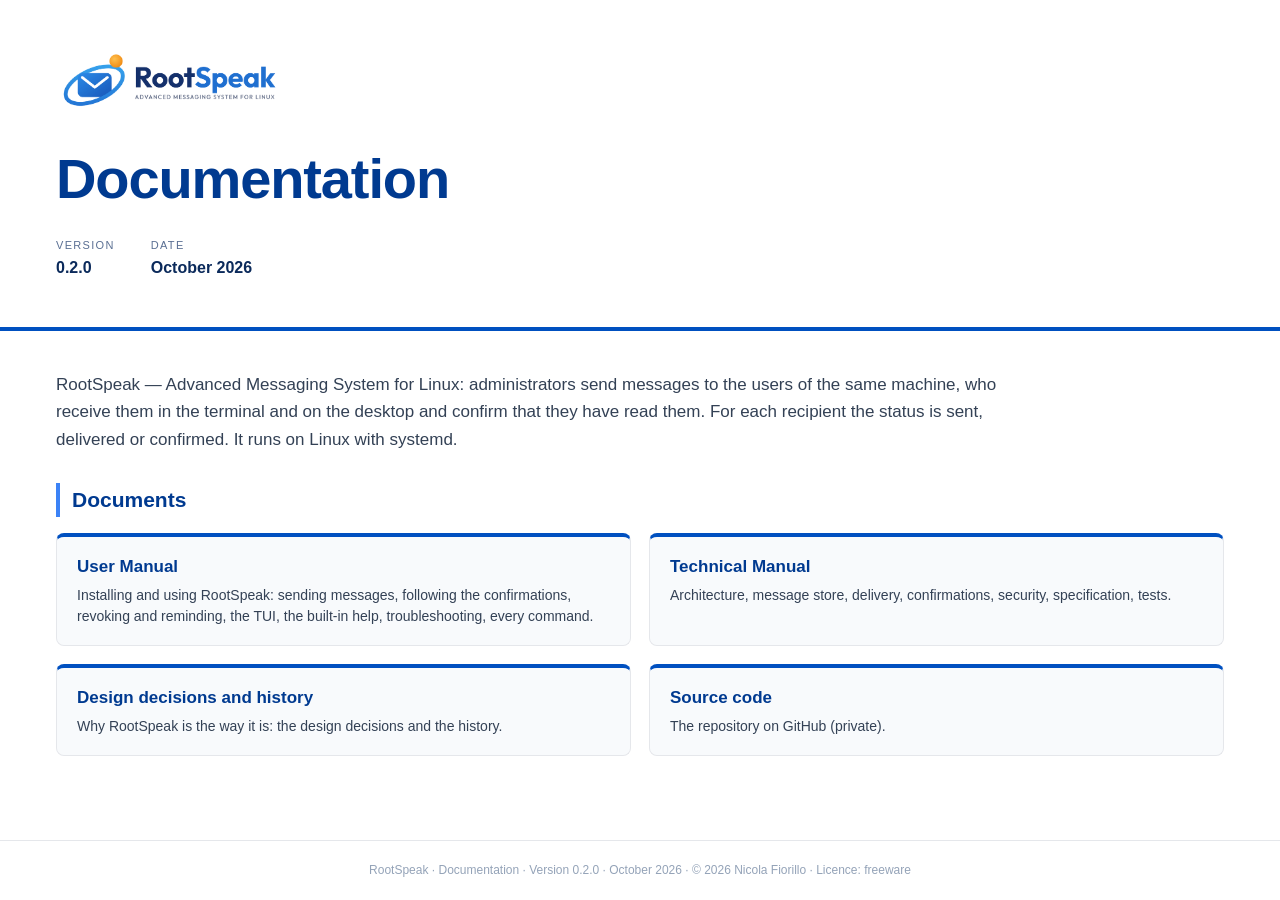
==== commit 4aa454f7: "Freeware: the RootSpeak Freeware Licence RootSpeak is given away like NESH and EFI Partition Manager" ====
--- a/docs/index.html
+++ b/docs/index.html
@@ -189,7 +189,7 @@
       <a class="card" href="https://github.com/nic-fio/ROOTSPEAK"><span class="card-t">Source code</span><span class="card-d">The repository on GitHub (private).</span></a>
     </div>
   </main>
-  <footer class="doc-foot">RootSpeak · Documentation · Version 0.2.0 · October 2026 · © 2026 Nicola Fiorillo</footer>
+  <footer class="doc-foot">RootSpeak · Documentation · Version 0.2.0 · October 2026 · © 2026 Nicola Fiorillo · Licence: freeware</footer>
 </div>
 </body>
 </html>
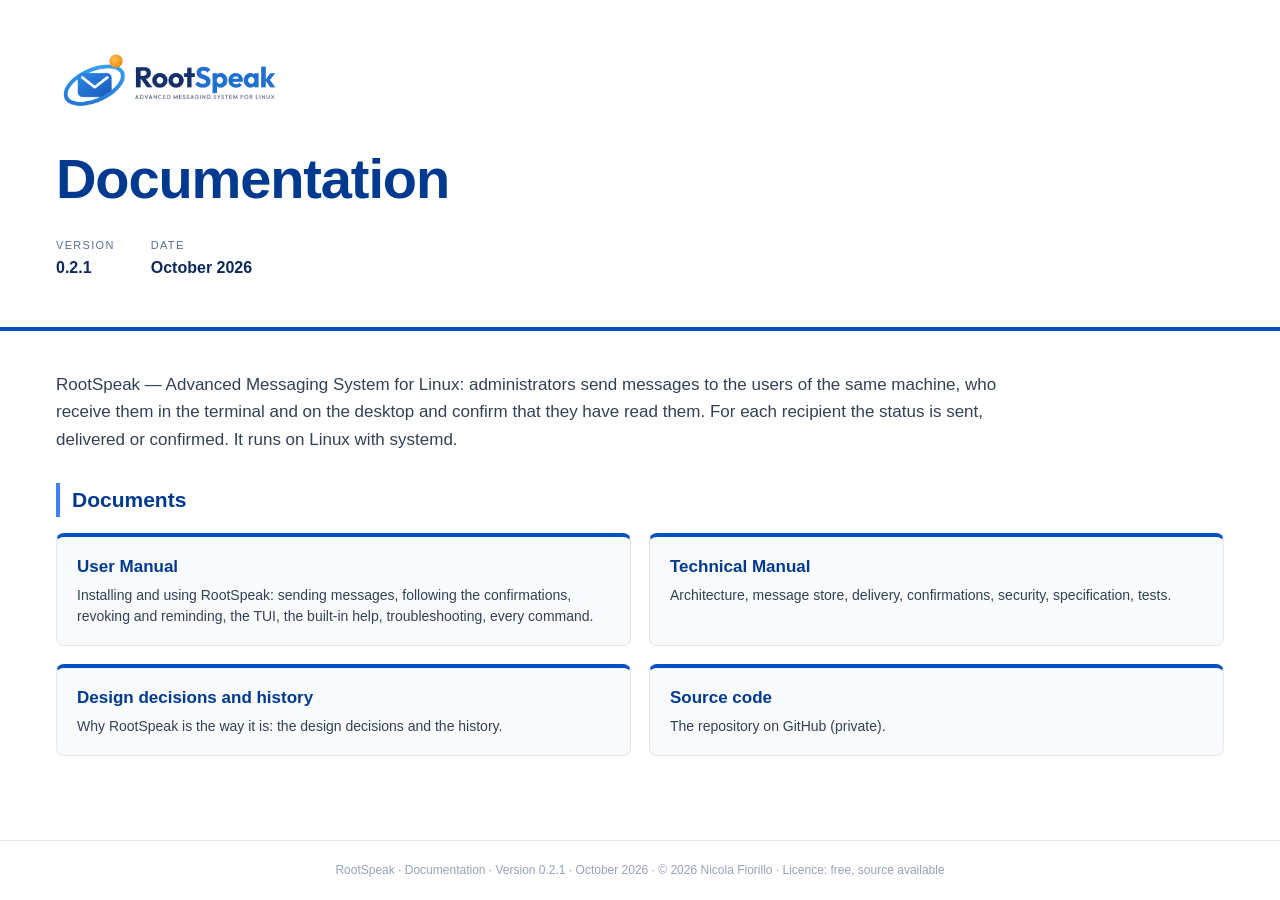
==== commit 202ba2f6: "Source available: RootSpeak Source-Available Licence, version 0.2.1 The source code becomes public, " ====
--- a/docs/index.html
+++ b/docs/index.html
@@ -175,7 +175,7 @@
     <div class="cover-logo"><img src="[data-uri]" alt="RootSpeak"></div>
     <h1 class="cover-title">Documentation</h1>
     <div class="cover-meta">
-      <div><span>Version</span><b>0.2.0</b></div>
+      <div><span>Version</span><b>0.2.1</b></div>
       <div><span>Date</span><b>October 2026</b></div>
     </div>
   </section>
@@ -189,7 +189,7 @@
       <a class="card" href="https://github.com/nic-fio/ROOTSPEAK"><span class="card-t">Source code</span><span class="card-d">The repository on GitHub (private).</span></a>
     </div>
   </main>
-  <footer class="doc-foot">RootSpeak · Documentation · Version 0.2.0 · October 2026 · © 2026 Nicola Fiorillo · Licence: freeware</footer>
+  <footer class="doc-foot">RootSpeak · Documentation · Version 0.2.1 · October 2026 · © 2026 Nicola Fiorillo · Licence: free, source available</footer>
 </div>
 </body>
 </html>
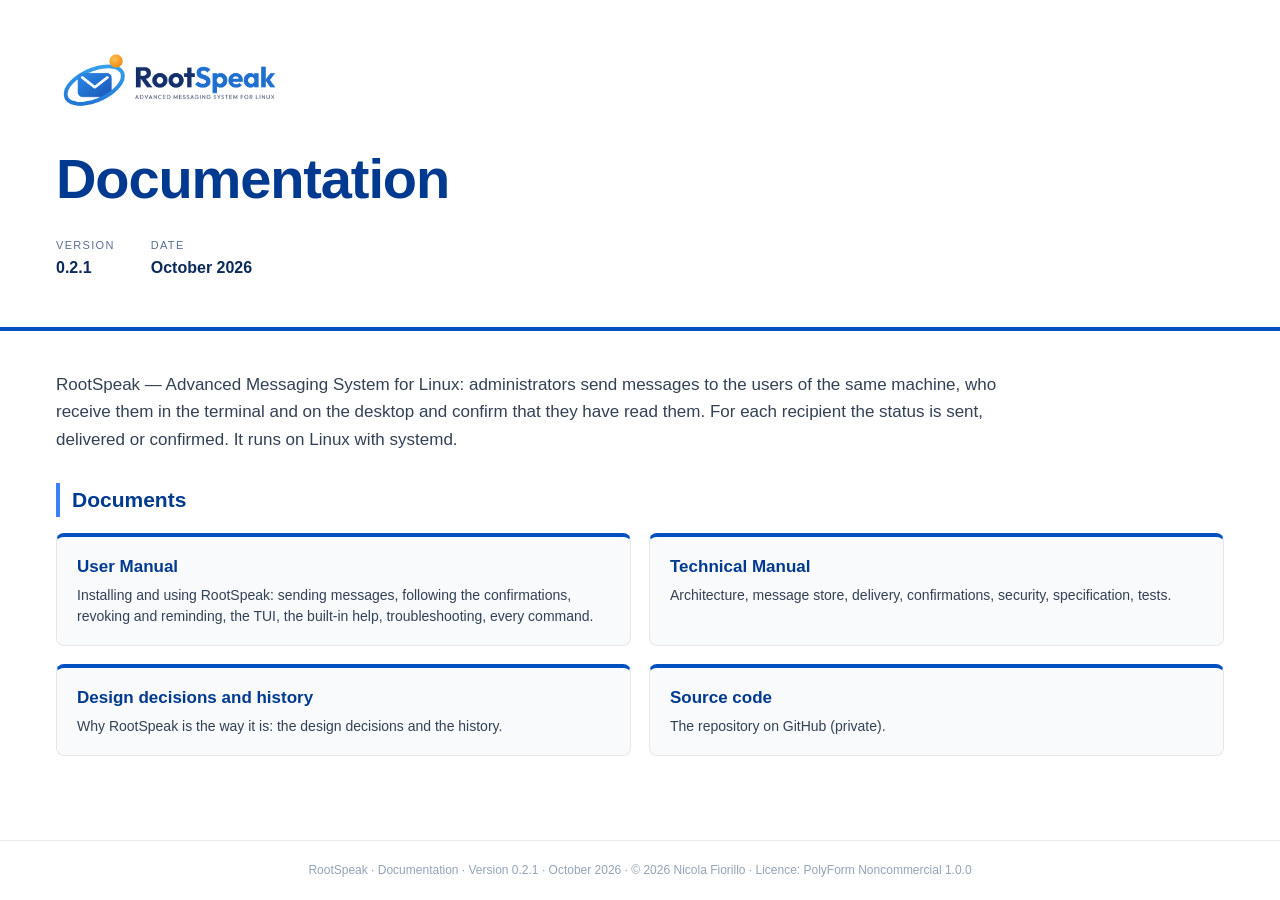
==== commit 65728368: "Website, manuals and packages: PolyForm Noncommercial for the current version licence.html: summary " ====
--- a/docs/index.html
+++ b/docs/index.html
@@ -189,7 +189,7 @@
       <a class="card" href="https://github.com/nic-fio/ROOTSPEAK"><span class="card-t">Source code</span><span class="card-d">The repository on GitHub (private).</span></a>
     </div>
   </main>
-  <footer class="doc-foot">RootSpeak · Documentation · Version 0.2.1 · October 2026 · © 2026 Nicola Fiorillo · Licence: free, source available</footer>
+  <footer class="doc-foot">RootSpeak · Documentation · Version 0.2.1 · October 2026 · © 2026 Nicola Fiorillo · Licence: PolyForm Noncommercial 1.0.0</footer>
 </div>
 </body>
 </html>
